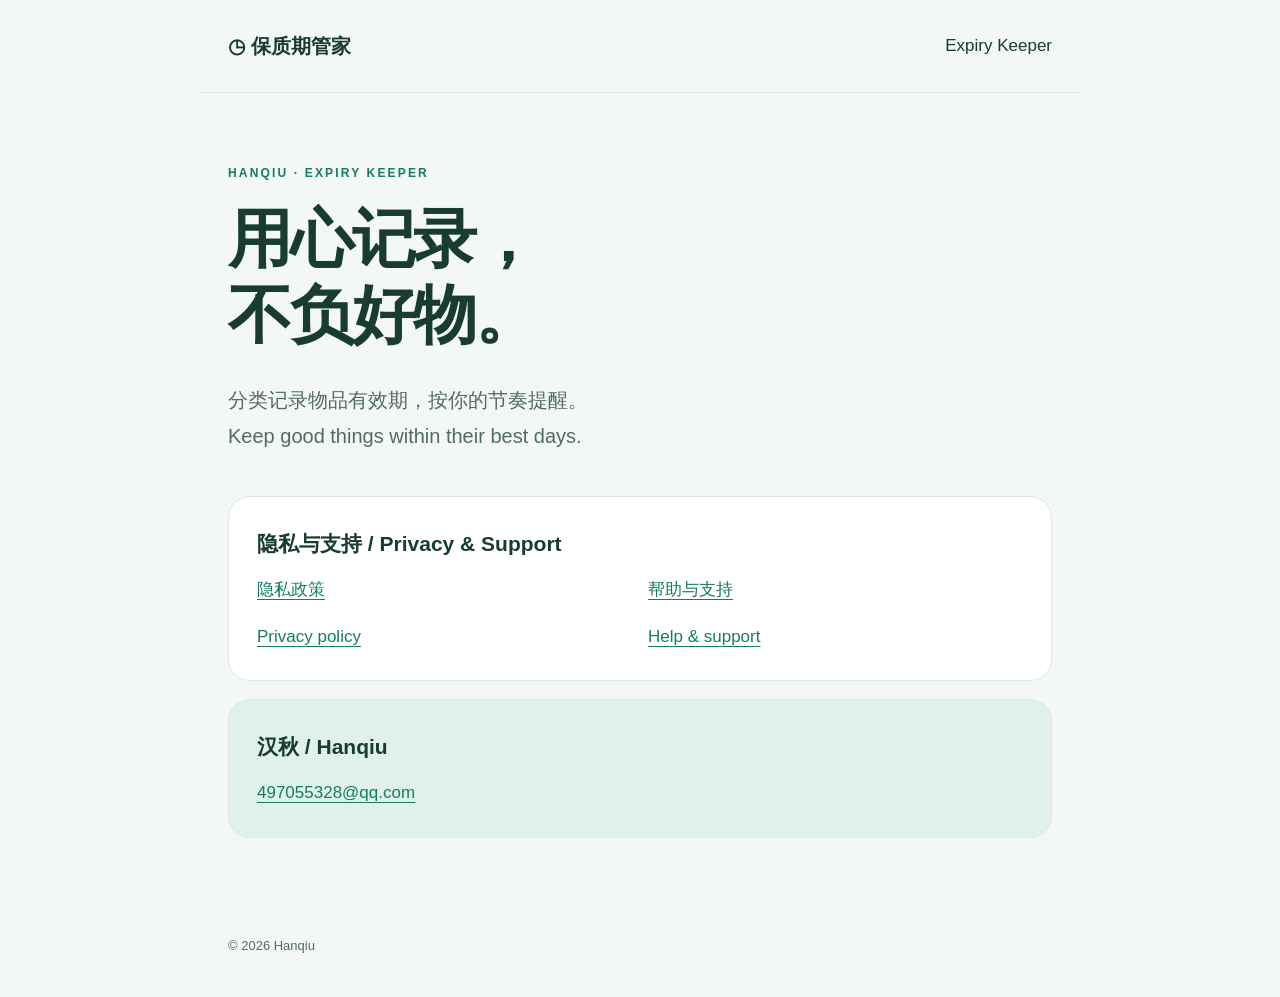
==== index.html @ 39e66d15 "Publish bilingual privacy policy and support pages" ====
<!doctype html><html lang="zh-Hans"><head><meta charset="utf-8"><meta name="viewport" content="width=device-width,initial-scale=1"><title>保质期管家 · Expiry Keeper</title><link rel="stylesheet" href="style.css"></head><body><header><span class="brand">◷ 保质期管家</span><span>Expiry Keeper</span></header><main><p class="eyebrow">HANQIU · EXPIRY KEEPER</p><h1>用心记录，<br>不负好物。</h1><p class="lead">分类记录物品有效期，按你的节奏提醒。<br>Keep good things within their best days.</p><section><h2>隐私与支持 / Privacy & Support</h2><div class="links"><a href="privacy-zh-Hans.html">隐私政策</a><a href="support-zh-Hans.html">帮助与支持</a><a href="privacy-en.html">Privacy policy</a><a href="support-en.html">Help & support</a></div></section><section class="contact"><h2>汉秋 / Hanqiu</h2><a href="mailto:497055328@qq.com">497055328@qq.com</a></section></main><footer>© 2026 Hanqiu</footer></body></html>
---- style.css ----
:root{color-scheme:light dark;--bg:#f3f8f5;--card:#fff;--ink:#183b32;--muted:#526b62;--accent:#147c63;--line:#dce9e2}*{box-sizing:border-box}body{margin:0;background:var(--bg);color:var(--ink);font:17px/1.8 -apple-system,BlinkMacSystemFont,"Segoe UI",sans-serif}header,main,footer{max-width:880px;margin:auto;padding:28px}header{display:flex;align-items:center;justify-content:space-between;gap:24px;flex-wrap:wrap;border-bottom:1px solid var(--line)}.brand{font-size:20px;font-weight:700;text-decoration:none}nav{display:flex;gap:18px;flex-wrap:wrap;font-size:14px}a{color:var(--accent);text-underline-offset:4px}a:focus-visible{outline:3px solid var(--accent);outline-offset:5px;border-radius:3px}main{padding-top:70px;padding-bottom:50px}h1{font-size:clamp(36px,7vw,64px);line-height:1.2;letter-spacing:-.035em;margin:16px 0 28px}h2{font-size:21px;margin:0 0 12px}p{margin:0}.eyebrow{font-size:12px;letter-spacing:.18em;font-weight:700;color:var(--accent)}.lead{font-size:20px;color:var(--muted);margin-bottom:42px}section{padding:28px;background:var(--card);border-radius:22px;margin:18px 0;border:1px solid var(--line)}section p{color:var(--muted)}.contact{background:#dff1e8}.links{display:grid;grid-template-columns:repeat(2,minmax(0,1fr));gap:16px}footer{font-size:13px;color:var(--muted);padding-bottom:40px}@media(prefers-color-scheme:dark){:root{--bg:#10221c;--card:#1a3027;--ink:#e6f4eb;--muted:#b2c8bc;--accent:#82d7b3;--line:#2b4438}.contact{background:#1a3d2e}}@media(max-width:480px){header,main,footer{padding:22px}main{padding-top:48px}section{padding:22px}.links{grid-template-columns:1fr}}
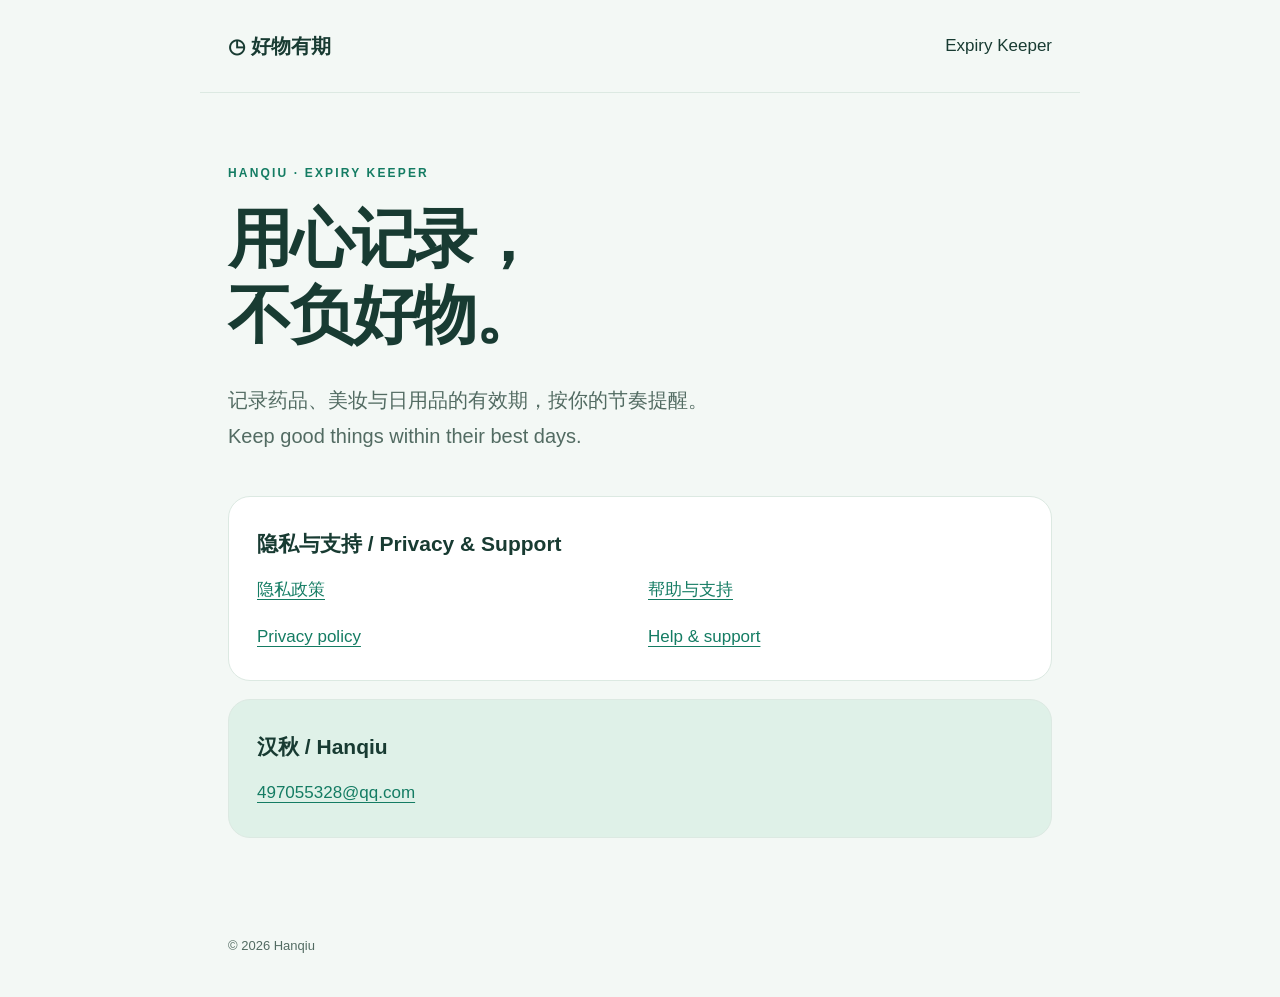
==== commit 71ef8a2c: "Update Chinese app branding to 好物有期" ====
--- a/index.html
+++ b/index.html
@@ -1 +1 @@
-<!doctype html><html lang="zh-Hans"><head><meta charset="utf-8"><meta name="viewport" content="width=device-width,initial-scale=1"><title>保质期管家 · Expiry Keeper</title><link rel="stylesheet" href="style.css"></head><body><header><span class="brand">◷ 保质期管家</span><span>Expiry Keeper</span></header><main><p class="eyebrow">HANQIU · EXPIRY KEEPER</p><h1>用心记录，<br>不负好物。</h1><p class="lead">分类记录物品有效期，按你的节奏提醒。<br>Keep good things within their best days.</p><section><h2>隐私与支持 / Privacy & Support</h2><div class="links"><a href="privacy-zh-Hans.html">隐私政策</a><a href="support-zh-Hans.html">帮助与支持</a><a href="privacy-en.html">Privacy policy</a><a href="support-en.html">Help & support</a></div></section><section class="contact"><h2>汉秋 / Hanqiu</h2><a href="mailto:497055328@qq.com">497055328@qq.com</a></section></main><footer>© 2026 Hanqiu</footer></body></html>+<!doctype html><html lang="zh-Hans"><head><meta charset="utf-8"><meta name="viewport" content="width=device-width,initial-scale=1"><title>好物有期 · Expiry Keeper</title><link rel="stylesheet" href="style.css"></head><body><header><span class="brand">◷ 好物有期</span><span>Expiry Keeper</span></header><main><p class="eyebrow">HANQIU · EXPIRY KEEPER</p><h1>用心记录，<br>不负好物。</h1><p class="lead">记录药品、美妆与日用品的有效期，按你的节奏提醒。<br>Keep good things within their best days.</p><section><h2>隐私与支持 / Privacy & Support</h2><div class="links"><a href="privacy-zh-Hans.html">隐私政策</a><a href="support-zh-Hans.html">帮助与支持</a><a href="privacy-en.html">Privacy policy</a><a href="support-en.html">Help & support</a></div></section><section class="contact"><h2>汉秋 / Hanqiu</h2><a href="mailto:497055328@qq.com">497055328@qq.com</a></section></main><footer>© 2026 Hanqiu</footer></body></html>
